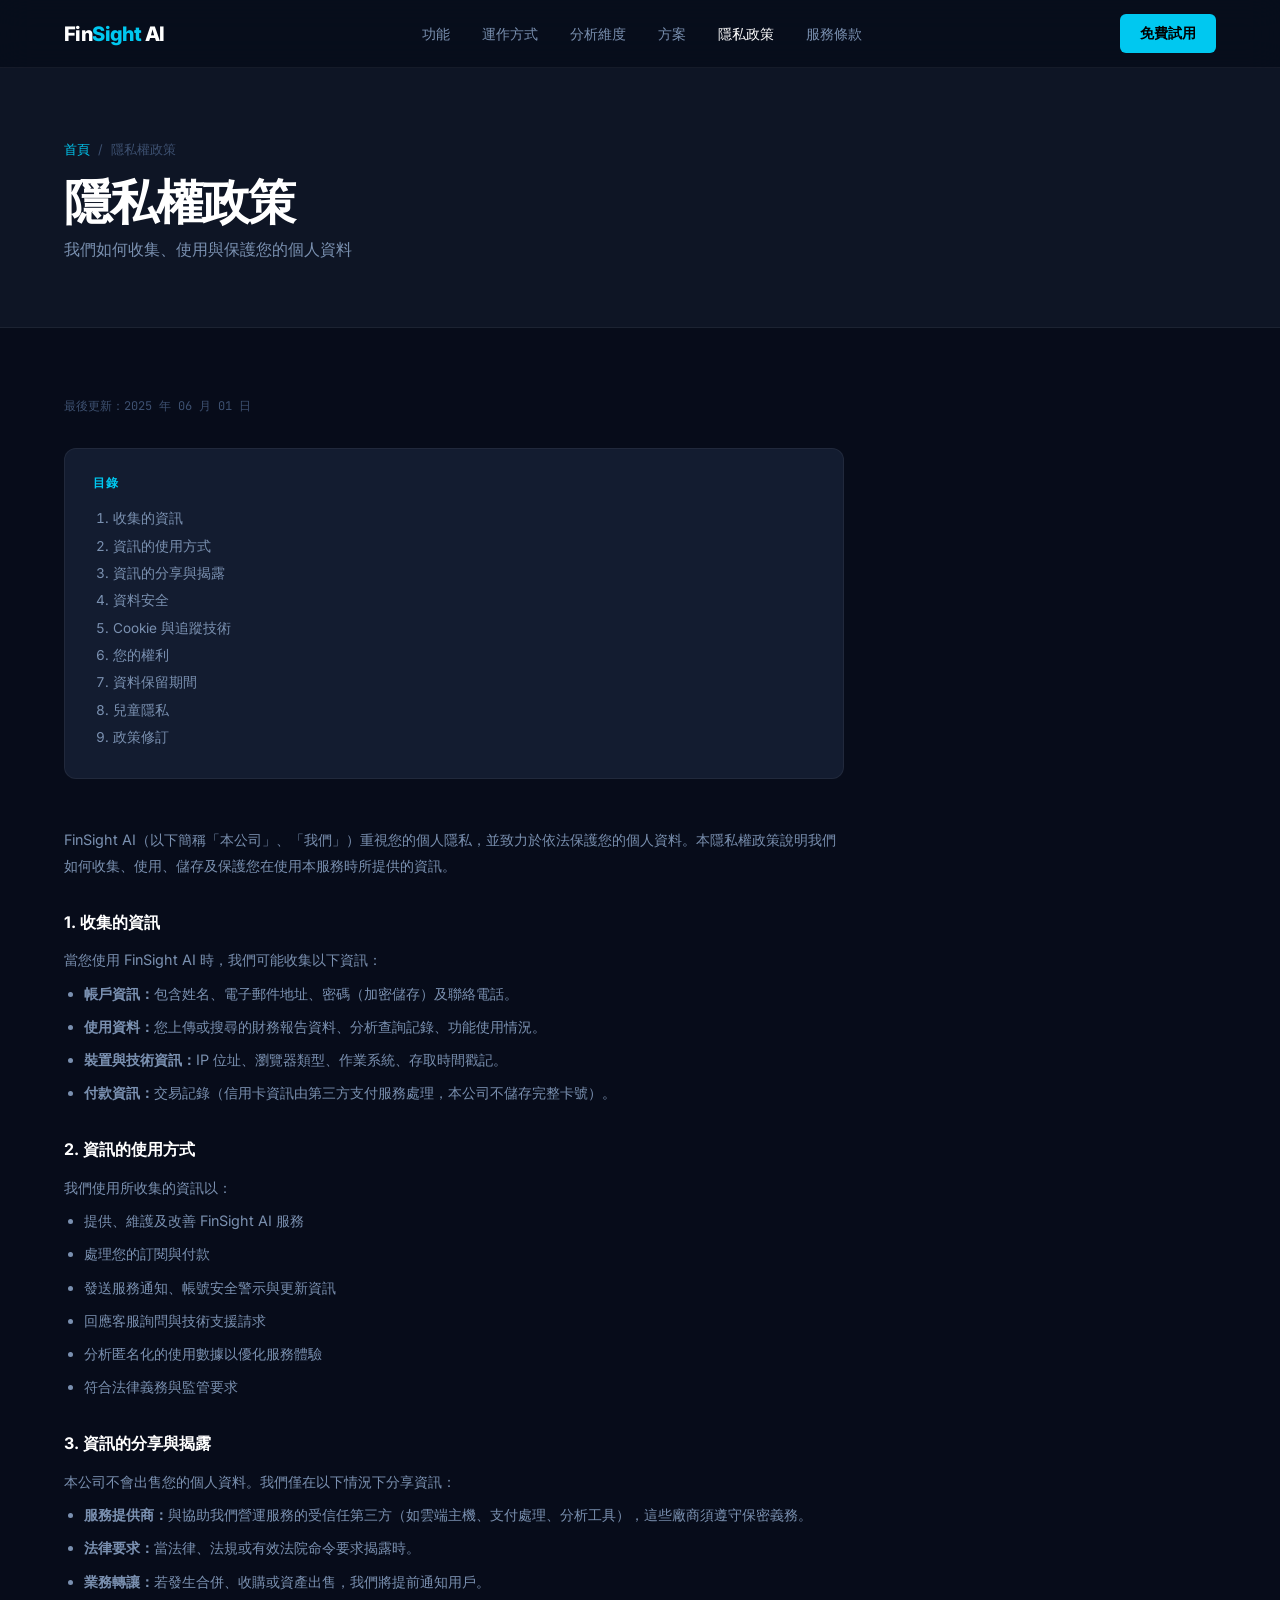
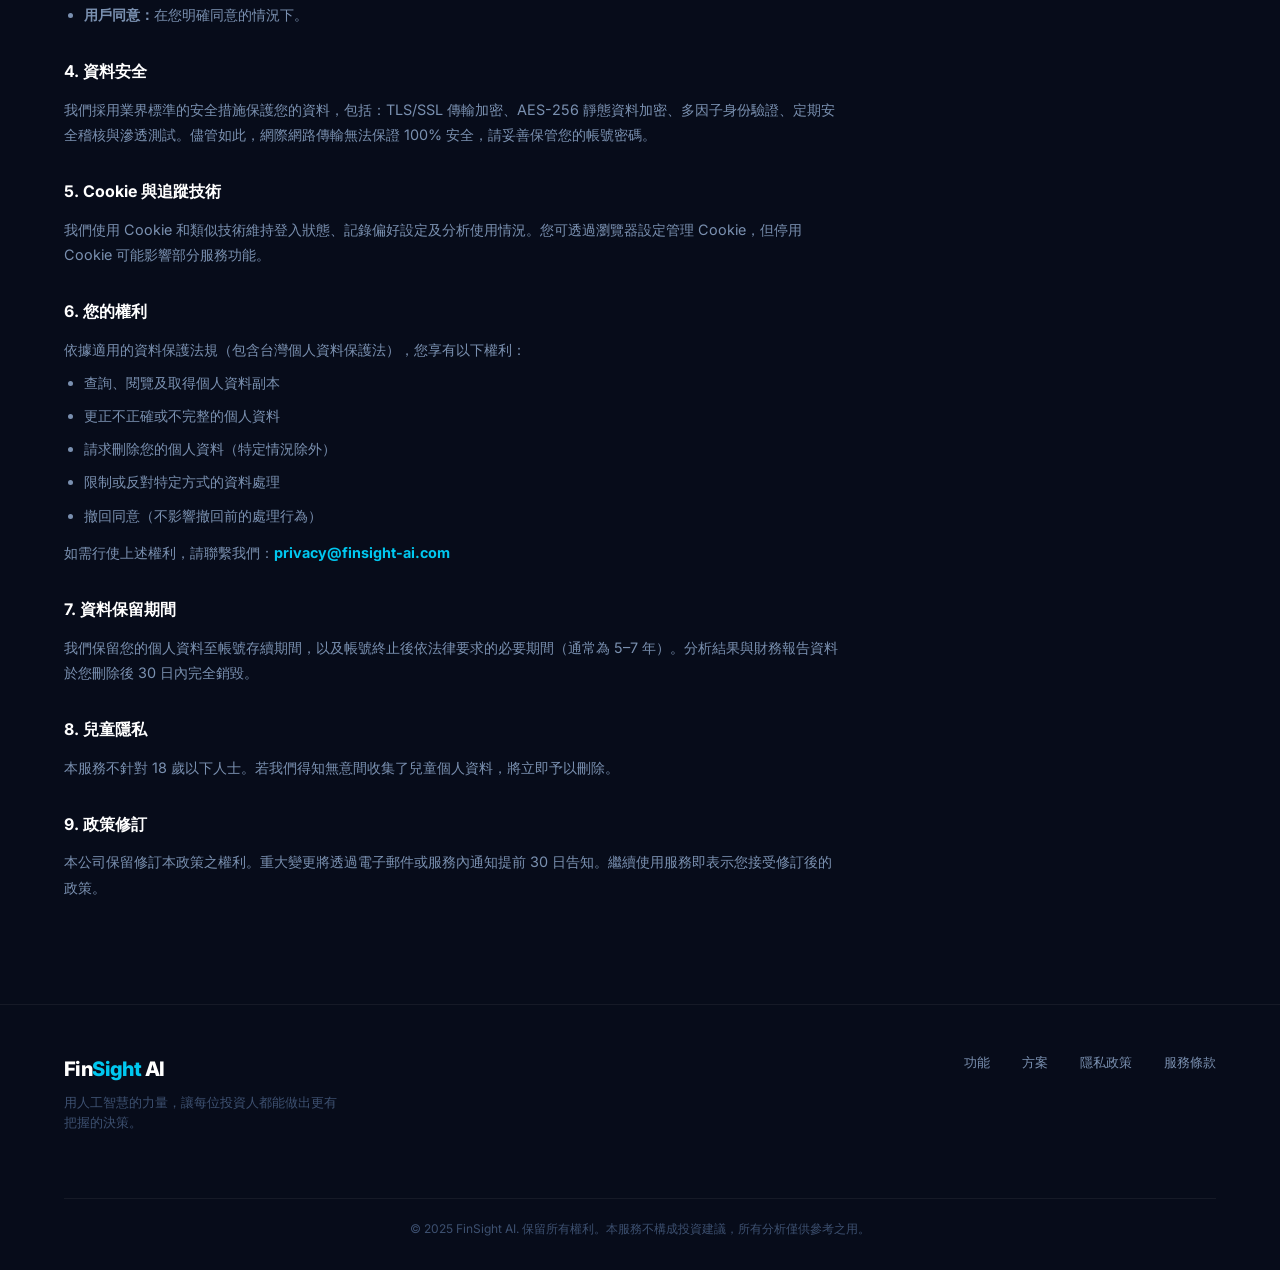
==== privacy.html @ d023204a "[feature]網站雛形" ====
<!DOCTYPE html>
<html lang="zh-TW">
<head>
<meta charset="UTF-8">
<meta name="viewport" content="width=device-width, initial-scale=1.0">
<title>隱私權政策 — FinSight AI</title>
<link rel="stylesheet" href="shared.css">
<style>
  .legal-page-hero { padding: 140px 5vw 4rem; border-bottom: 1px solid var(--border); background: var(--bg2); }
  .legal-page { padding: 4rem 5vw 6rem; }
  .legal-toc {
    background: var(--card); border: 1px solid var(--border);
    border-radius: 12px; padding: 1.5rem 1.75rem;
    margin-bottom: 3rem; max-width: 780px;
  }
  .legal-toc-title { font-size: 0.75rem; font-weight: 700; color: var(--cyan); text-transform: uppercase; letter-spacing: 0.1em; margin-bottom: 1rem; }
  .legal-toc ol { padding-left: 1.25rem; }
  .legal-toc li { font-size: 0.85rem; color: var(--text-dim); margin-bottom: 0.35rem; }
  .legal-toc a { color: var(--text-dim); text-decoration: none; transition: color .2s; }
  .legal-toc a:hover { color: var(--cyan); }
  .legal-content h3 { scroll-margin-top: 90px; }
</style>
</head>
<body>

<nav>
  <a href="index.html" class="logo">Fin<span>Sight</span> AI</a>
  <ul class="nav-links">
    <li><a href="index.html#features">功能</a></li>
    <li><a href="index.html#how">運作方式</a></li>
    <li><a href="index.html#analysis">分析維度</a></li>
    <li><a href="index.html#pricing">方案</a></li>
    <li><a href="privacy.html" class="active">隱私政策</a></li>
    <li><a href="terms.html">服務條款</a></li>
  </ul>
  <a href="index.html#pricing" class="nav-cta">免費試用</a>
</nav>

<!-- PAGE HERO -->
<div class="legal-page-hero">
  <div class="breadcrumb">
    <a href="index.html">首頁</a> &nbsp;/&nbsp; 隱私權政策
  </div>
  <h1>隱私權政策</h1>
  <p class="subtitle">我們如何收集、使用與保護您的個人資料</p>
</div>

<!-- CONTENT -->
<div class="legal-page">
  <span class="legal-date">最後更新：2025 年 06 月 01 日</span>

  <!-- TOC -->
  <div class="legal-toc">
    <div class="legal-toc-title">目錄</div>
    <ol>
      <li><a href="#p1">收集的資訊</a></li>
      <li><a href="#p2">資訊的使用方式</a></li>
      <li><a href="#p3">資訊的分享與揭露</a></li>
      <li><a href="#p4">資料安全</a></li>
      <li><a href="#p5">Cookie 與追蹤技術</a></li>
      <li><a href="#p6">您的權利</a></li>
      <li><a href="#p7">資料保留期間</a></li>
      <li><a href="#p8">兒童隱私</a></li>
      <li><a href="#p9">政策修訂</a></li>
    </ol>
  </div>

  <div class="legal-content">
    <p>FinSight AI（以下簡稱「本公司」、「我們」）重視您的個人隱私，並致力於依法保護您的個人資料。本隱私權政策說明我們如何收集、使用、儲存及保護您在使用本服務時所提供的資訊。</p>

    <h3 id="p1">1. 收集的資訊</h3>
    <p>當您使用 FinSight AI 時，我們可能收集以下資訊：</p>
    <ul>
      <li><strong>帳戶資訊：</strong>包含姓名、電子郵件地址、密碼（加密儲存）及聯絡電話。</li>
      <li><strong>使用資料：</strong>您上傳或搜尋的財務報告資料、分析查詢記錄、功能使用情況。</li>
      <li><strong>裝置與技術資訊：</strong>IP 位址、瀏覽器類型、作業系統、存取時間戳記。</li>
      <li><strong>付款資訊：</strong>交易記錄（信用卡資訊由第三方支付服務處理，本公司不儲存完整卡號）。</li>
    </ul>

    <h3 id="p2">2. 資訊的使用方式</h3>
    <p>我們使用所收集的資訊以：</p>
    <ul>
      <li>提供、維護及改善 FinSight AI 服務</li>
      <li>處理您的訂閱與付款</li>
      <li>發送服務通知、帳號安全警示與更新資訊</li>
      <li>回應客服詢問與技術支援請求</li>
      <li>分析匿名化的使用數據以優化服務體驗</li>
      <li>符合法律義務與監管要求</li>
    </ul>

    <h3 id="p3">3. 資訊的分享與揭露</h3>
    <p>本公司不會出售您的個人資料。我們僅在以下情況下分享資訊：</p>
    <ul>
      <li><strong>服務提供商：</strong>與協助我們營運服務的受信任第三方（如雲端主機、支付處理、分析工具），這些廠商須遵守保密義務。</li>
      <li><strong>法律要求：</strong>當法律、法規或有效法院命令要求揭露時。</li>
      <li><strong>業務轉讓：</strong>若發生合併、收購或資產出售，我們將提前通知用戶。</li>
      <li><strong>用戶同意：</strong>在您明確同意的情況下。</li>
    </ul>

    <h3 id="p4">4. 資料安全</h3>
    <p>我們採用業界標準的安全措施保護您的資料，包括：TLS/SSL 傳輸加密、AES-256 靜態資料加密、多因子身份驗證、定期安全稽核與滲透測試。儘管如此，網際網路傳輸無法保證 100% 安全，請妥善保管您的帳號密碼。</p>

    <h3 id="p5">5. Cookie 與追蹤技術</h3>
    <p>我們使用 Cookie 和類似技術維持登入狀態、記錄偏好設定及分析使用情況。您可透過瀏覽器設定管理 Cookie，但停用 Cookie 可能影響部分服務功能。</p>

    <h3 id="p6">6. 您的權利</h3>
    <p>依據適用的資料保護法規（包含台灣個人資料保護法），您享有以下權利：</p>
    <ul>
      <li>查詢、閱覽及取得個人資料副本</li>
      <li>更正不正確或不完整的個人資料</li>
      <li>請求刪除您的個人資料（特定情況除外）</li>
      <li>限制或反對特定方式的資料處理</li>
      <li>撤回同意（不影響撤回前的處理行為）</li>
    </ul>
    <p>如需行使上述權利，請聯繫我們：<strong style="color:var(--cyan)">privacy@finsight-ai.com</strong></p>

    <h3 id="p7">7. 資料保留期間</h3>
    <p>我們保留您的個人資料至帳號存續期間，以及帳號終止後依法律要求的必要期間（通常為 5–7 年）。分析結果與財務報告資料於您刪除後 30 日內完全銷毀。</p>

    <h3 id="p8">8. 兒童隱私</h3>
    <p>本服務不針對 18 歲以下人士。若我們得知無意間收集了兒童個人資料，將立即予以刪除。</p>

    <h3 id="p9">9. 政策修訂</h3>
    <p>本公司保留修訂本政策之權利。重大變更將透過電子郵件或服務內通知提前 30 日告知。繼續使用服務即表示您接受修訂後的政策。</p>
  </div>
</div>

<!-- FOOTER -->
<footer>
  <div class="footer-brand">
    <a href="index.html" class="logo">Fin<span>Sight</span> AI</a>
    <p>用人工智慧的力量，讓每位投資人都能做出更有把握的決策。</p>
  </div>
  <div class="footer-links">
    <a href="index.html#features">功能</a>
    <a href="index.html#pricing">方案</a>
    <a href="privacy.html">隱私政策</a>
    <a href="terms.html">服務條款</a>
  </div>
  <div class="footer-bottom">© 2025 FinSight AI. 保留所有權利。本服務不構成投資建議，所有分析僅供參考之用。</div>
</footer>

</body>
</html>
---- shared.css ----
@import url('https://fonts.googleapis.com/css2?family=Inter:wght@300;400;500;600;700;800;900&family=JetBrains+Mono:wght@400;500&display=swap');

*, *::before, *::after { box-sizing: border-box; margin: 0; padding: 0; }

:root {
  --bg: #070C1A;
  --bg2: #0E1525;
  --card: #131C30;
  --card2: #1A2540;
  --cyan: #00C8F0;
  --cyan-dim: rgba(0,200,240,0.12);
  --gold: #E8A020;
  --gold-dim: rgba(232,160,32,0.12);
  --text: #D8E4F0;
  --text-dim: #7A90B0;
  --text-muted: #3D5070;
  --border: rgba(255,255,255,0.06);
  --border-cyan: rgba(0,200,240,0.25);
}

html { scroll-behavior: smooth; }

body {
  font-family: 'Inter', sans-serif;
  background: var(--bg);
  color: var(--text);
  line-height: 1.6;
  overflow-x: hidden;
}

/* ── NAV ── */
nav {
  position: fixed; top: 0; left: 0; right: 0; z-index: 100;
  display: flex; align-items: center; justify-content: space-between;
  padding: 0 5vw;
  height: 68px;
  background: rgba(7,12,26,0.85);
  backdrop-filter: blur(16px);
  border-bottom: 1px solid var(--border);
}
.logo {
  font-size: 1.25rem; font-weight: 800; letter-spacing: -0.03em;
  color: #fff; text-decoration: none;
}
.logo span { color: var(--cyan); }
.nav-links { display: flex; gap: 2rem; list-style: none; }
.nav-links a {
  color: var(--text-dim); font-size: 0.875rem; font-weight: 500;
  text-decoration: none; transition: color .2s;
}
.nav-links a:hover, .nav-links a.active { color: #fff; }
.nav-cta {
  background: var(--cyan); color: #000;
  border: none; border-radius: 6px;
  padding: 0.5rem 1.25rem;
  font-size: 0.875rem; font-weight: 700;
  cursor: pointer; transition: opacity .2s;
  text-decoration: none;
}
.nav-cta:hover { opacity: 0.85; }

/* ── BUTTONS ── */
.btn-primary {
  background: var(--cyan); color: #000;
  border: none; border-radius: 8px;
  padding: 0.85rem 2rem;
  font-size: 1rem; font-weight: 700;
  cursor: pointer; transition: transform .15s, box-shadow .15s;
  text-decoration: none; display: inline-block;
}
.btn-primary:hover { transform: translateY(-1px); box-shadow: 0 8px 32px rgba(0,200,240,0.3); }
.btn-ghost {
  background: transparent; color: var(--text);
  border: 1px solid var(--border); border-radius: 8px;
  padding: 0.85rem 2rem;
  font-size: 1rem; font-weight: 500;
  cursor: pointer; transition: border-color .2s, color .2s;
  text-decoration: none; display: inline-block;
}
.btn-ghost:hover { border-color: var(--cyan); color: var(--cyan); }

/* ── SECTIONS ── */
section { padding: 6rem 5vw; }
.section-eyebrow {
  font-size: 0.75rem; font-weight: 700; letter-spacing: 0.12em;
  text-transform: uppercase; color: var(--cyan);
  margin-bottom: 0.75rem;
}
h2 {
  font-size: clamp(1.8rem, 3vw, 2.8rem);
  font-weight: 800; letter-spacing: -0.03em;
  line-height: 1.15; color: #fff;
  margin-bottom: 1rem;
}
.section-desc {
  font-size: 1rem; color: var(--text-dim);
  max-width: 560px; line-height: 1.75;
  margin-bottom: 3.5rem;
}

/* ── LEGAL ── */
.legal-content { max-width: 780px; }
.legal-content h3 {
  font-size: 1rem; font-weight: 700; color: #fff;
  margin: 2rem 0 0.75rem;
}
.legal-content p, .legal-content li {
  font-size: 0.9rem; color: var(--text-dim); line-height: 1.75;
  margin-bottom: 0.5rem;
}
.legal-content ul { padding-left: 1.25rem; margin-bottom: 0.75rem; }
.legal-date {
  display: inline-block;
  font-family: 'JetBrains Mono', monospace;
  font-size: 0.75rem; color: var(--text-muted);
  margin-bottom: 2rem;
}

/* ── FOOTER ── */
footer {
  background: var(--bg);
  border-top: 1px solid var(--border);
  padding: 3rem 5vw 2rem;
  display: grid;
  grid-template-columns: 1fr auto;
  align-items: start;
  gap: 2rem;
}
.footer-brand .logo { display: block; margin-bottom: 0.5rem; }
.footer-brand p { font-size: 0.8rem; color: var(--text-muted); max-width: 280px; line-height: 1.6; }
.footer-links { display: flex; gap: 2rem; }
.footer-links a { font-size: 0.8rem; color: var(--text-dim); text-decoration: none; transition: color .2s; }
.footer-links a:hover { color: var(--cyan); }
.footer-bottom {
  border-top: 1px solid var(--border); margin-top: 2rem; padding-top: 1.25rem;
  font-size: 0.75rem; color: var(--text-muted); text-align: center;
  grid-column: 1 / -1;
}

/* ── SCROLLBAR ── */
::-webkit-scrollbar { width: 6px; }
::-webkit-scrollbar-track { background: var(--bg); }
::-webkit-scrollbar-thumb { background: #2A3A55; border-radius: 3px; }

/* ── LEGAL PAGE HERO ── */
.legal-page-hero {
  padding: 140px 5vw 4rem;
  border-bottom: 1px solid var(--border);
  background: var(--bg2);
}
.legal-page-hero .breadcrumb {
  font-size: 0.8rem; color: var(--text-muted);
  margin-bottom: 1rem;
}
.legal-page-hero .breadcrumb a {
  color: var(--cyan); text-decoration: none;
}
.legal-page-hero .breadcrumb a:hover { text-decoration: underline; }
.legal-page-hero h1 {
  font-size: clamp(2rem, 4vw, 3rem);
  font-weight: 900; letter-spacing: -0.04em;
  line-height: 1.1; color: #fff;
  margin-bottom: 0.5rem;
}
.legal-page-hero .subtitle {
  font-size: 1rem; color: var(--text-dim);
}

/* ── RESPONSIVE ── */
@media(max-width: 900px) {
  .nav-links { display: none; }
  footer { grid-template-columns: 1fr; }
  .footer-links { flex-wrap: wrap; }
}
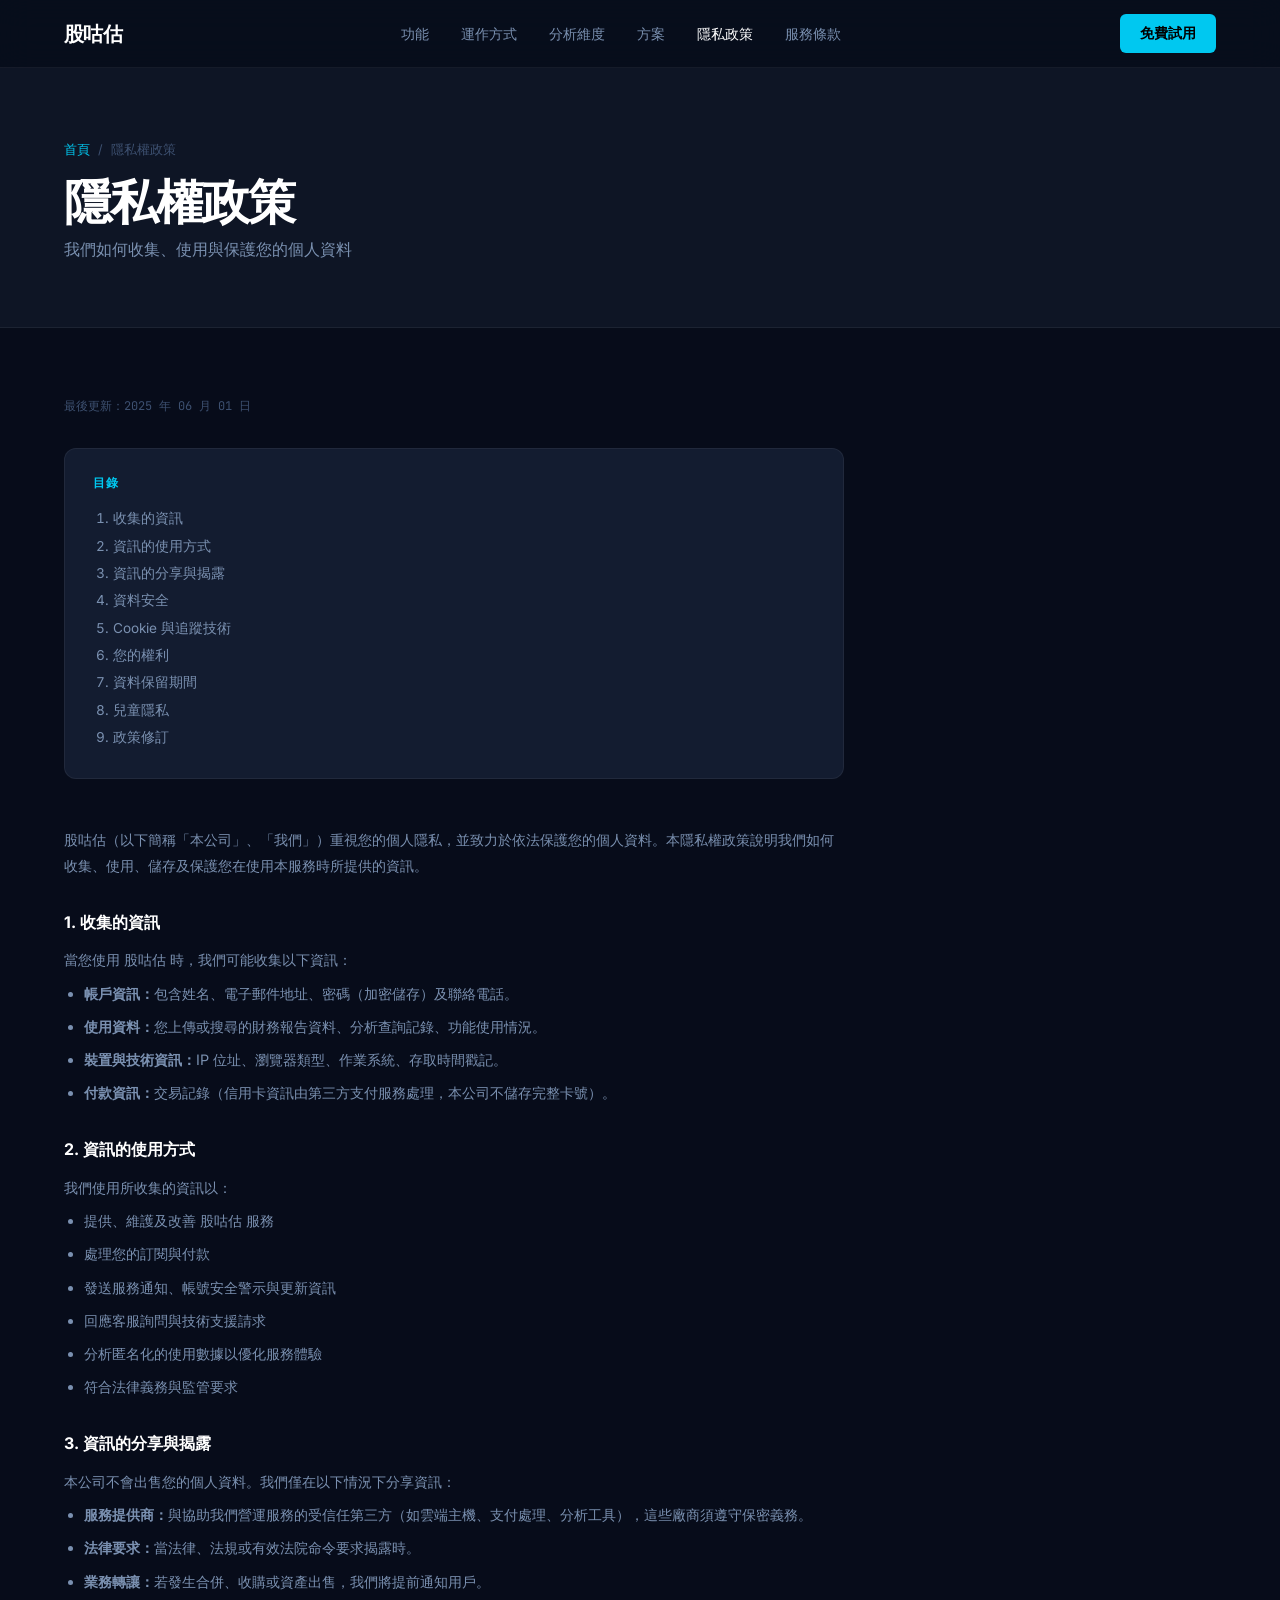
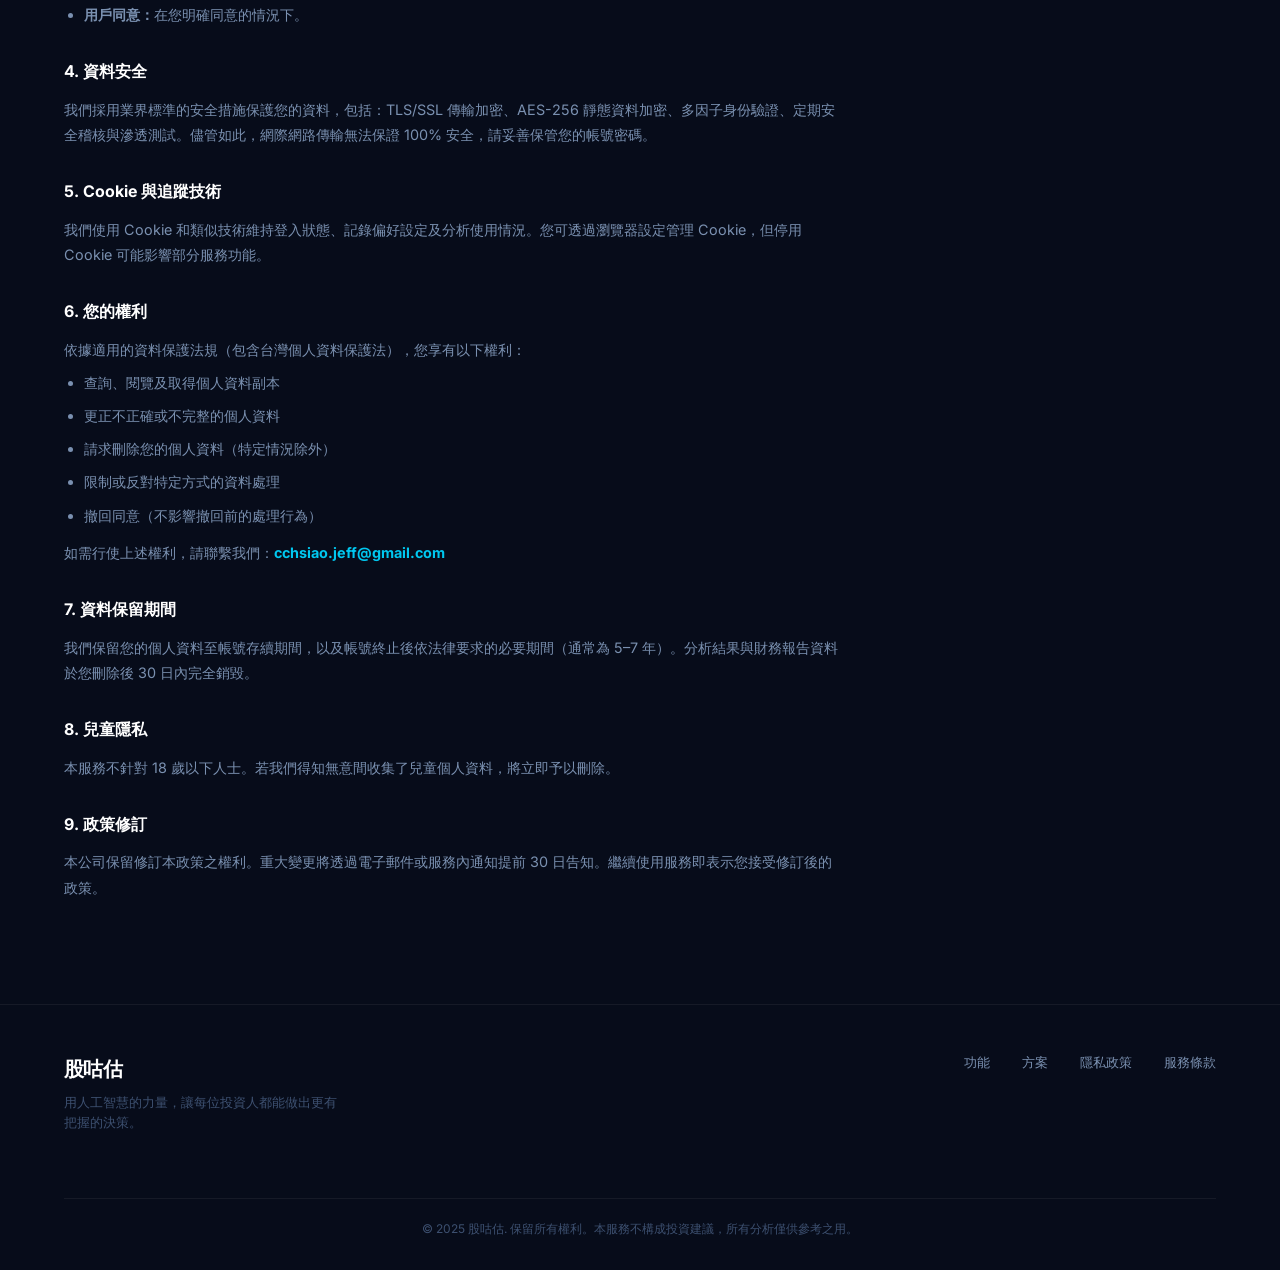
==== commit a6450223: "[update]name update" ====
--- a/privacy.html
+++ b/privacy.html
@@ -3,7 +3,7 @@
 <head>
 <meta charset="UTF-8">
 <meta name="viewport" content="width=device-width, initial-scale=1.0">
-<title>隱私權政策 — FinSight AI</title>
+<title>隱私權政策 — 股咕估</title>
 <link rel="stylesheet" href="shared.css">
 <style>
   .legal-page-hero { padding: 140px 5vw 4rem; border-bottom: 1px solid var(--border); background: var(--bg2); }
@@ -24,7 +24,7 @@
 <body>
 
 <nav>
-  <a href="index.html" class="logo">Fin<span>Sight</span> AI</a>
+  <a href="index.html" class="logo">股咕估</a>
   <ul class="nav-links">
     <li><a href="index.html#features">功能</a></li>
     <li><a href="index.html#how">運作方式</a></li>
@@ -66,10 +66,10 @@
   </div>
 
   <div class="legal-content">
-    <p>FinSight AI（以下簡稱「本公司」、「我們」）重視您的個人隱私，並致力於依法保護您的個人資料。本隱私權政策說明我們如何收集、使用、儲存及保護您在使用本服務時所提供的資訊。</p>
+    <p>股咕估（以下簡稱「本公司」、「我們」）重視您的個人隱私，並致力於依法保護您的個人資料。本隱私權政策說明我們如何收集、使用、儲存及保護您在使用本服務時所提供的資訊。</p>
 
     <h3 id="p1">1. 收集的資訊</h3>
-    <p>當您使用 FinSight AI 時，我們可能收集以下資訊：</p>
+    <p>當您使用 股咕估 時，我們可能收集以下資訊：</p>
     <ul>
       <li><strong>帳戶資訊：</strong>包含姓名、電子郵件地址、密碼（加密儲存）及聯絡電話。</li>
       <li><strong>使用資料：</strong>您上傳或搜尋的財務報告資料、分析查詢記錄、功能使用情況。</li>
@@ -80,7 +80,7 @@
     <h3 id="p2">2. 資訊的使用方式</h3>
     <p>我們使用所收集的資訊以：</p>
     <ul>
-      <li>提供、維護及改善 FinSight AI 服務</li>
+      <li>提供、維護及改善 股咕估 服務</li>
       <li>處理您的訂閱與付款</li>
       <li>發送服務通知、帳號安全警示與更新資訊</li>
       <li>回應客服詢問與技術支援請求</li>
@@ -112,7 +112,7 @@
       <li>限制或反對特定方式的資料處理</li>
       <li>撤回同意（不影響撤回前的處理行為）</li>
     </ul>
-    <p>如需行使上述權利，請聯繫我們：<strong style="color:var(--cyan)">privacy@finsight-ai.com</strong></p>
+    <p>如需行使上述權利，請聯繫我們：<strong style="color:var(--cyan)">cchsiao.jeff@gmail.com</strong></p>
 
     <h3 id="p7">7. 資料保留期間</h3>
     <p>我們保留您的個人資料至帳號存續期間，以及帳號終止後依法律要求的必要期間（通常為 5–7 年）。分析結果與財務報告資料於您刪除後 30 日內完全銷毀。</p>
@@ -128,7 +128,7 @@
 <!-- FOOTER -->
 <footer>
   <div class="footer-brand">
-    <a href="index.html" class="logo">Fin<span>Sight</span> AI</a>
+    <a href="index.html" class="logo">股咕估</a>
     <p>用人工智慧的力量，讓每位投資人都能做出更有把握的決策。</p>
   </div>
   <div class="footer-links">
@@ -137,7 +137,7 @@
     <a href="privacy.html">隱私政策</a>
     <a href="terms.html">服務條款</a>
   </div>
-  <div class="footer-bottom">© 2025 FinSight AI. 保留所有權利。本服務不構成投資建議，所有分析僅供參考之用。</div>
+  <div class="footer-bottom">© 2025 股咕估. 保留所有權利。本服務不構成投資建議，所有分析僅供參考之用。</div>
 </footer>
 
 </body>
